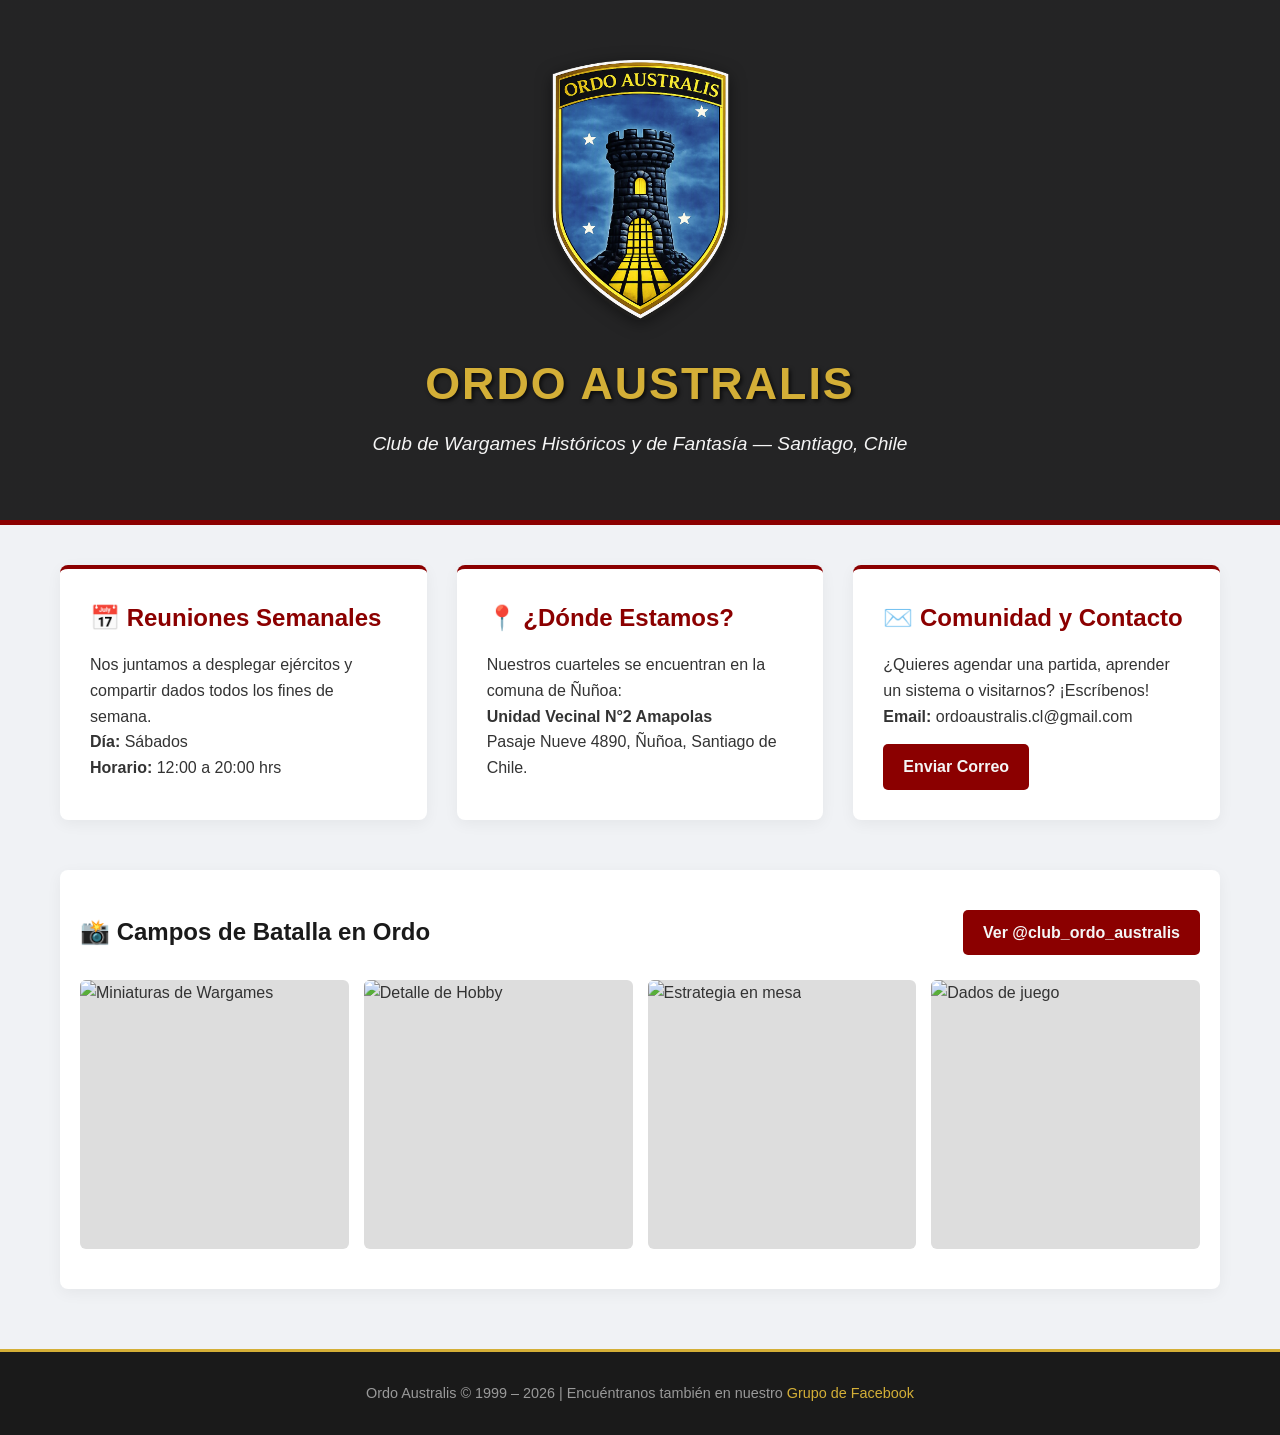
==== index.html @ d116a514 "Update index.html" ====
<!DOCTYPE html>
<html lang="es">
<head>
    <meta charset="UTF-8">
    <meta name="viewport" content="width=device-width, initial-scale=1.0">
    <title>Ordo Australis | Club de Wargames Santiago</title>
    <style>
        :root {
            --primary: #1a1a1a;
            --secondary: #8b0000;
            --accent: #d4af37;
            --text-light: #f5f5f5;
            --text-dark: #333333;
            --bg-card: #ffffff;
        }

        * {
            box-sizing: border-box;
            margin: 0;
            padding: 0;
            font-family: 'Segoe UI', Tahoma, Geneva, Verdana, sans-serif;
        }

        body {
            background-color: #f0f2f5;
            color: var(--text-dark);
            line-height: 1.6;
        }

        header {
            background: linear-gradient(rgba(0,0,0,0.85), rgba(0,0,0,0.85)), url('https://unsplash.com') no-repeat center center/cover;
            color: var(--text-light);
            text-align: center;
            padding: 60px 20px;
            border-bottom: 5px solid var(--secondary);
        }

        .logo-container {
            margin-bottom: 20px;
        }

        .logo-club {
            max-width: 180px;
            height: auto;
            filter: drop-shadow(0px 4px 8px rgba(0,0,0,0.5));
        }

        header h1 {
            font-size: 2.8rem;
            color: var(--accent);
            text-transform: uppercase;
            letter-spacing: 2px;
            margin-bottom: 10px;
            text-shadow: 2px 2px 4px rgba(0,0,0,0.7);
        }

        header p {
            font-size: 1.2rem;
            font-style: italic;
            max-width: 600px;
            margin: 0 auto;
        }

        .container {
            max-width: 1200px;
            margin: 40px auto;
            padding: 0 20px;
        }

        .grid-info {
            display: grid;
            grid-template-columns: repeat(auto-fit, minmax(300px, 1fr));
            gap: 30px;
            margin-bottom: 50px;
        }

        .card {
            background: var(--bg-card);
            border-radius: 8px;
            padding: 30px;
            box-shadow: 0 4px 15px rgba(0,0,0,0.05);
            border-top: 4px solid var(--secondary);
            transition: transform 0.3s ease;
        }

        .card:hover {
            transform: translateY(-5px);
        }

        .card h2 {
            color: var(--secondary);
            margin-bottom: 15px;
            font-size: 1.5rem;
            display: flex;
            align-items: center;
            gap: 10px;
        }

        .btn {
            display: inline-block;
            background-color: var(--secondary);
            color: var(--text-light);
            padding: 10px 20px;
            text-decoration: none;
            border-radius: 5px;
            margin-top: 15px;
            font-weight: bold;
            transition: background 0.3s;
        }

        .btn:hover {
            background-color: #b30000;
            color: var(--accent);
        }

        /* Sección de Galería Estilo Instagram */
        .instagram-section {
            background: var(--bg-card);
            padding: 40px 20px;
            border-radius: 8px;
            box-shadow: 0 4px 15px rgba(0,0,0,0.05);
            margin-bottom: 50px;
        }

        .instagram-header {
            display: flex;
            justify-content: space-between;
            align-items: center;
            margin-bottom: 25px;
            flex-wrap: wrap;
            gap: 15px;
        }

        .instagram-header h2 {
            color: var(--primary);
        }

        .instagram-grid {
            display: grid;
            grid-template-columns: repeat(auto-fit, minmax(250px, 1fr));
            gap: 15px;
        }

        .insta-item {
            position: relative;
            overflow: hidden;
            border-radius: 6px;
            aspect-ratio: 1 / 1;
            background-color: #ddd;
        }

        .insta-item img {
            width: 100%;
            height: 100%;
            object-fit: cover;
            transition: transform 0.4s ease;
        }

        .insta-overlay {
            position: absolute;
            top: 0;
            left: 0;
            width: 100%;
            height: 100%;
            background: rgba(0, 0, 0, 0.75);
            color: white;
            display: flex;
            justify-content: center;
            align-items: center;
            opacity: 0;
            transition: opacity 0.3s ease;
            font-weight: bold;
            text-align: center;
            padding: 15px;
            font-size: 0.95rem;
        }

        .insta-item:hover img {
            transform: scale(1.08);
        }

        .insta-item:hover .insta-overlay {
            opacity: 1;
        }

        footer {
            background-color: var(--primary);
            color: #999;
            text-align: center;
            padding: 30px 20px;
            margin-top: 60px;
            font-size: 0.9rem;
            border-top: 3px solid var(--accent);
        }

        footer a {
            color: var(--accent);
            text-decoration: none;
        }

        @media (max-width: 768px) {
            header h1 { font-size: 2rem; }
            .logo-club { max-width: 140px; }
            .container { margin: 20px auto; }
        }
    </style>
</head>
<body>

    <header>
        <!-- Contenedor del nuevo logo -->
        <div class="logo-container">
            <img src="logo_ordo_nuevo.png" alt="Logo Ordo Australis" class="logo-club">
        </div>
        <h1>Ordo Australis</h1>
        <p>Club de Wargames Históricos y de Fantasía — Santiago, Chile</p>
    </header>

    <div class="container">
        
        <!-- Bloques de Información Principal -->
        <div class="grid-info">
            <div class="card">
                <h2>📅 Reuniones Semanales</h2>
                <p>Nos juntamos a desplegar ejércitos y compartir dados todos los fines de semana.</p>
                <p><strong>Día:</strong> Sábados</p>
                <p><strong>Horario:</strong> 12:00 a 20:00 hrs</p>
            </div>

            <div class="card">
                <h2>📍 ¿Dónde Estamos?</h2>
                <p>Nuestros cuarteles se encuentran en la comuna de Ñuñoa:</p>
                <p><strong>Unidad Vecinal N°2 Amapolas</strong></p>
                <p>Pasaje Nueve 4890, Ñuñoa, Santiago de Chile.</p>
            </div>

            <div class="card">
                <h2>✉️ Comunidad y Contacto</h2>
                <p>¿Quieres agendar una partida, aprender un sistema o visitarnos? ¡Escríbenos!</p>
                <p><strong>Email:</strong> ordoaustralis.cl@gmail.com</p>
                <a href="mailto:ordoaustralis.cl@gmail.com" class="btn">Enviar Correo</a>
            </div>
        </div>

        <!-- Vitrina Visual: Instagram Highlights -->
        <div class="instagram-section">
            <div class="instagram-header">
                <h2>📸 Campos de Batalla en Ordo</h2>
                <a href="https://instagram.com" target="_blank" class="btn" style="margin-top:0;">Ver @club_ordo_australis</a>
            </div>
            
            <div class="instagram-grid">
                <div class="insta-item">
                    <img src="https://unsplash.com" alt="Miniaturas de Wargames">
                    <div class="insta-overlay">Choque de Facciones: Necrones contra Imperio Tau</div>
                </div>
                <div class="insta-item">
                    <img src="https://unsplash.com" alt="Detalle de Hobby">
                    <div class="insta-overlay">Talleres de Modelismo y Pintura de Miniaturas</div>
                </div>
                <div class="insta-item">
                    <img src="https://unsplash.com" alt="Estrategia en mesa">
                    <div class="insta-overlay">Simulaciones de Estrategia Histórica y Tableros en Detalle</div>
                </div>
                <div class="insta-item">
                    <img src="https://unsplash.com" alt="Dados de juego">
                    <div class="insta-overlay">Wargames de Fantasía: Campañas Activas</div>
                </div>
            </div>
        </div>

    </div>

    <footer>
        <p>Ordo Australis © 1999 – 2026 | Encuéntranos también en nuestro <a href="https://facebook.com" target="_blank">Grupo de Facebook</a></p>
    </footer>

</body>
</html>
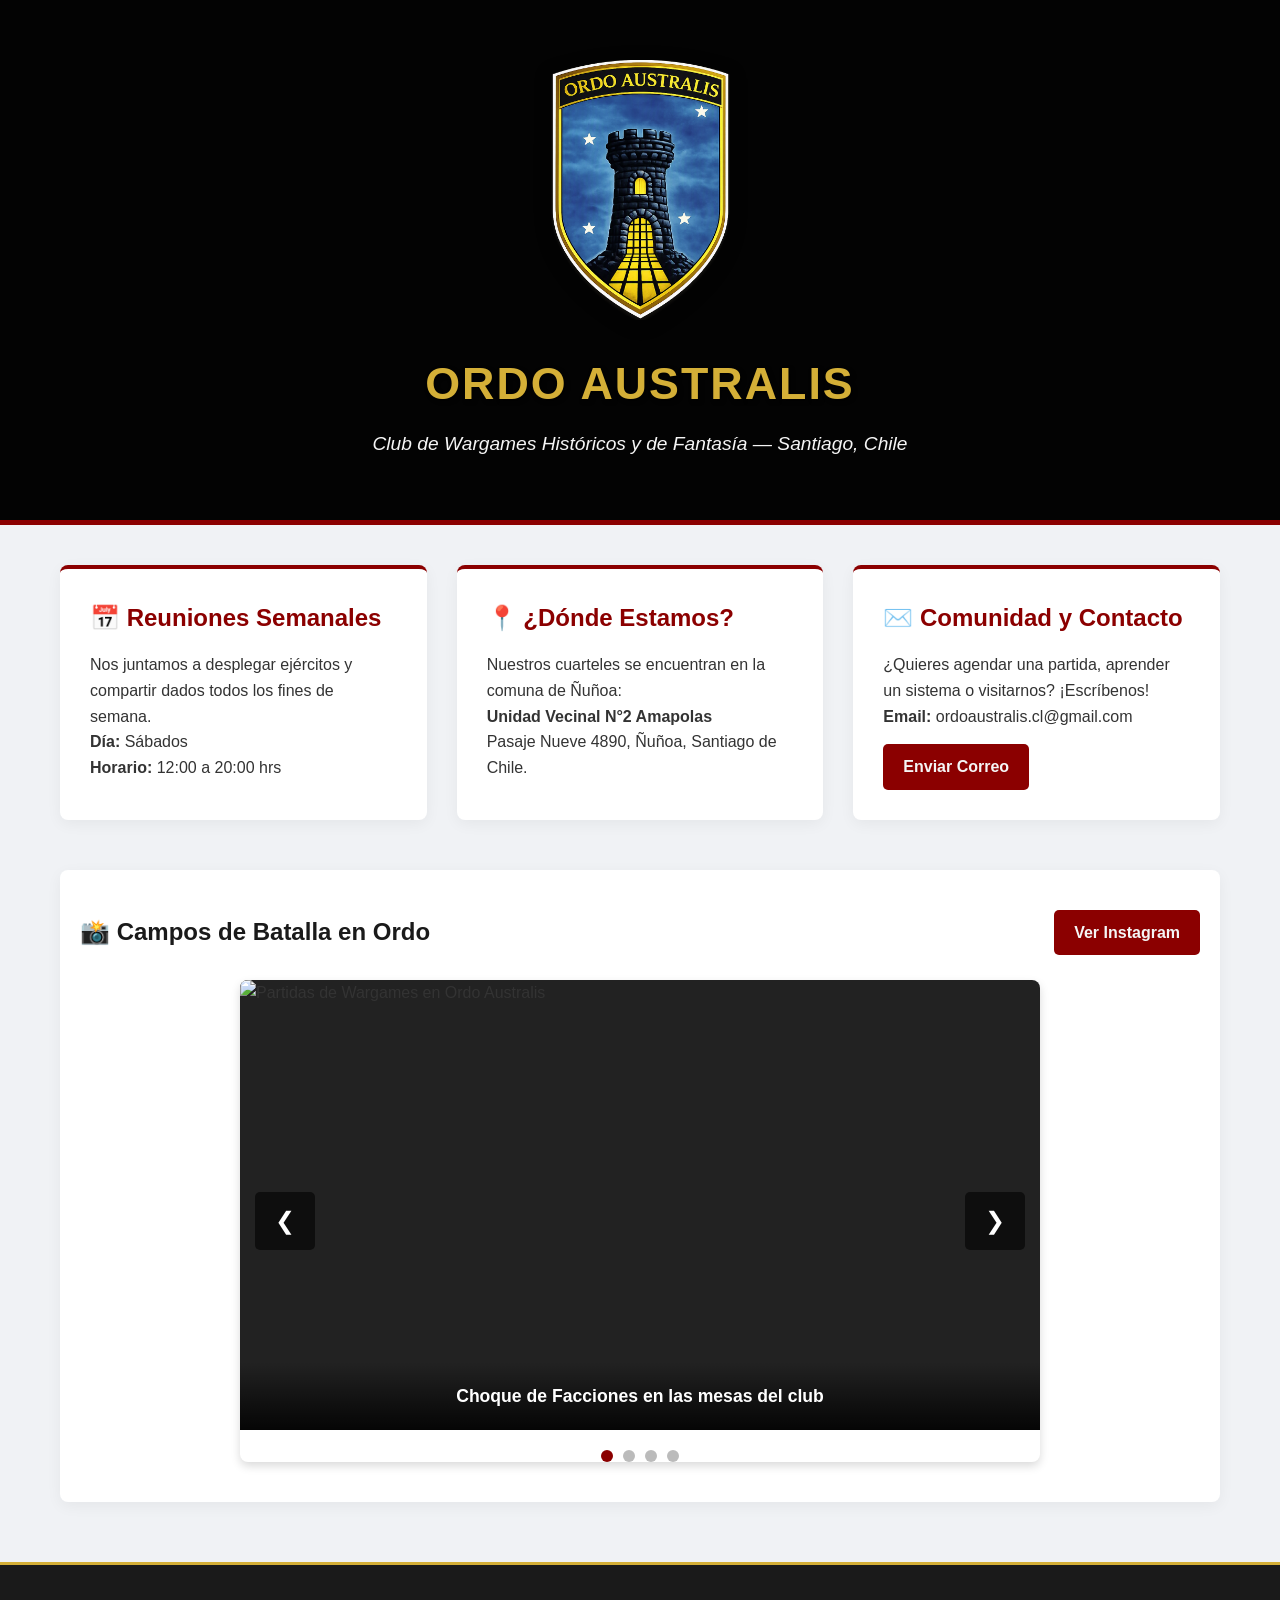
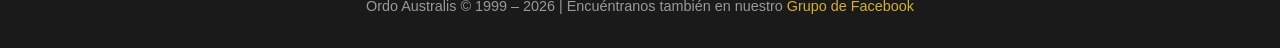
==== commit 9549f594: "Update index.html" ====
--- a/index.html
+++ b/index.html
@@ -28,7 +28,8 @@
         }
 
         header {
-            background: linear-gradient(rgba(0,0,0,0.85), rgba(0,0,0,0.85)), url('https://unsplash.com') no-repeat center center/cover;
+            background: linear-gradient(rgba(0,0,0,0.85), rgba(0,0,0,0.85)), url('foto_fondo.jpg') no-repeat center center/cover;
+            background-color: #111;
             color: var(--text-light);
             text-align: center;
             padding: 60px 20px;
@@ -113,8 +114,8 @@
             color: var(--accent);
         }
 
-        /* Sección de Galería Estilo Instagram */
-        .instagram-section {
+        /* --- ESTILOS DEL CARRUSEL --- */
+        .carousel-section {
             background: var(--bg-card);
             padding: 40px 20px;
             border-radius: 8px;
@@ -122,7 +123,7 @@
             margin-bottom: 50px;
         }
 
-        .instagram-header {
+        .carousel-header {
             display: flex;
             justify-content: space-between;
             align-items: center;
@@ -131,56 +132,92 @@
             gap: 15px;
         }
 
-        .instagram-header h2 {
+        .carousel-header h2 {
             color: var(--primary);
         }
 
-        .instagram-grid {
-            display: grid;
-            grid-template-columns: repeat(auto-fit, minmax(250px, 1fr));
-            gap: 15px;
-        }
-
-        .insta-item {
+        .carousel-wrapper {
             position: relative;
+            max-width: 800px;
+            margin: 0 auto;
             overflow: hidden;
-            border-radius: 6px;
-            aspect-ratio: 1 / 1;
-            background-color: #ddd;
-        }
-
-        .insta-item img {
+            border-radius: 8px;
+            box-shadow: 0 4px 10px rgba(0,0,0,0.15);
+        }
+
+        .carousel-container {
+            display: flex;
+            transition: transform 0.5s ease-in-out;
+            width: 100%;
+        }
+
+        .carousel-slide {
+            min-width: 100%;
+            position: relative;
+            aspect-ratio: 16 / 9;
+            background-color: #222;
+        }
+
+        .carousel-slide img {
             width: 100%;
             height: 100%;
             object-fit: cover;
-            transition: transform 0.4s ease;
-        }
-
-        .insta-overlay {
+        }
+
+        .carousel-caption {
             position: absolute;
-            top: 0;
+            bottom: 0;
             left: 0;
-            width: 100%;
-            height: 100%;
-            background: rgba(0, 0, 0, 0.75);
+            right: 0;
+            background: linear-gradient(transparent, rgba(0, 0, 0, 0.85));
             color: white;
+            padding: 20px;
+            text-align: center;
+            font-weight: bold;
+            font-size: 1.1rem;
+        }
+
+        .carousel-btn {
+            position: absolute;
+            top: 50%;
+            transform: translateY(-50%);
+            background-color: rgba(0, 0, 0, 0.6);
+            color: white;
+            border: none;
+            padding: 15px 20px;
+            font-size: 1.5rem;
+            cursor: pointer;
+            border-radius: 5px;
+            transition: background 0.3s, color 0.3s;
+            z-index: 10;
+        }
+
+        .carousel-btn:hover {
+            background-color: var(--accent);
+            color: var(--primary);
+        }
+
+        .prev-btn { left: 15px; }
+        .next-btn { right: 15px; }
+
+        .carousel-dots {
             display: flex;
             justify-content: center;
-            align-items: center;
-            opacity: 0;
-            transition: opacity 0.3s ease;
-            font-weight: bold;
-            text-align: center;
-            padding: 15px;
-            font-size: 0.95rem;
-        }
-
-        .insta-item:hover img {
-            transform: scale(1.08);
-        }
-
-        .insta-item:hover .insta-overlay {
-            opacity: 1;
+            gap: 10px;
+            margin-top: 20px;
+        }
+
+        .dot {
+            width: 12px;
+            height: 12px;
+            background-color: #bbb;
+            border-radius: 50%;
+            cursor: pointer;
+            transition: background-color 0.3s;
+        }
+
+        .dot.active {
+            background-color: var(--secondary);
         }
 
         footer {
@@ -202,13 +239,14 @@
             header h1 { font-size: 2rem; }
             .logo-club { max-width: 140px; }
             .container { margin: 20px auto; }
+            .carousel-caption { font-size: 0.95rem; padding: 10px; }
+            .carousel-btn { padding: 10px 15px; font-size: 1.2rem; }
         }
     </style>
 </head>
 <body>
 
     <header>
-        <!-- Contenedor del nuevo logo -->
         <div class="logo-container">
             <img src="logo_ordo_nuevo.png" alt="Logo Ordo Australis" class="logo-club">
         </div>
@@ -242,38 +280,105 @@
             </div>
         </div>
 
-        <!-- Vitrina Visual: Instagram Highlights -->
-        <div class="instagram-section">
-            <div class="instagram-header">
+        <!-- Sección del Carrusel Dinámico -->
+        <div class="carousel-section">
+            <div class="carousel-header">
                 <h2>📸 Campos de Batalla en Ordo</h2>
-                <a href="https://instagram.com" target="_blank" class="btn" style="margin-top:0;">Ver @club_ordo_australis</a>
+                <a href="https://www.instagram.com/club_ordo_australis/" target="_blank" class="btn" style="margin-top:0;">Ver Instagram</a>
             </div>
             
-            <div class="instagram-grid">
-                <div class="insta-item">
-                    <img src="https://unsplash.com" alt="Miniaturas de Wargames">
-                    <div class="insta-overlay">Choque de Facciones: Necrones contra Imperio Tau</div>
+            <div class="carousel-wrapper">
+                <button class="carousel-btn prev-btn" aria-label="Anterior">&#10094;</button>
+                <button class="carousel-btn next-btn" aria-label="Siguiente">&#10095;</button>
+                
+                <div class="carousel-container">
+                    <!-- Slide 1 -->
+                    <div class="carousel-slide">
+                        <img src="foto1.jpg" alt="Partidas de Wargames en Ordo Australis">
+                        <div class="carousel-caption">Choque de Facciones en las mesas del club</div>
+                    </div>
+                    <!-- Slide 2 -->
+                    <div class="carousel-slide">
+                        <img src="foto2.jpg" alt="Hobby de Pintura de Miniaturas">
+                        <div class="carousel-caption">Talleres de Modelismo y Pintura de Miniaturas</div>
+                    </div>
+                    <!-- Slide 3 -->
+                    <div class="carousel-slide">
+                        <img src="foto3.jpg" alt="Estrategia e infantería histórica">
+                        <div class="carousel-caption">Simulaciones de Estrategia Histórica y Tableros en Detalle</div>
+                    </div>
+                    <!-- Slide 4 -->
+                    <div class="carousel-slide">
+                        <img src="foto4.jpg" alt="Campañas de fantasía y dados">
+                        <div class="carousel-caption">Wargames de Fantasía y Ciencia Ficción: Campañas Activas</div>
+                    </div>
                 </div>
-                <div class="insta-item">
-                    <img src="https://unsplash.com" alt="Detalle de Hobby">
-                    <div class="insta-overlay">Talleres de Modelismo y Pintura de Miniaturas</div>
+
+                <!-- Puntos Indicadores -->
+                <div class="carousel-dots">
+                    <div class="dot active" onclick="goToSlide(0)"></div>
+                    <div class="dot" onclick="goToSlide(1)"></div>
+                    <div class="dot" onclick="goToSlide(2)"></div>
+                    <div class="dot" onclick="goToSlide(3)"></div>
                 </div>
-                <div class="insta-item">
-                    <img src="https://unsplash.com" alt="Estrategia en mesa">
-                    <div class="insta-overlay">Simulaciones de Estrategia Histórica y Tableros en Detalle</div>
-                </div>
-                <div class="insta-item">
-                    <img src="https://unsplash.com" alt="Dados de juego">
-                    <div class="insta-overlay">Wargames de Fantasía: Campañas Activas</div>
-                </div>
             </div>
         </div>
 
     </div>
 
     <footer>
-        <p>Ordo Australis © 1999 – 2026 | Encuéntranos también en nuestro <a href="https://facebook.com" target="_blank">Grupo de Facebook</a></p>
+        <p>Ordo Australis © 1999 – 2026 | Encuéntranos también en nuestro <a href="https://www.facebook.com/groups/ordoaustralis" target="_blank">Grupo de Facebook</a></p>
     </footer>
 
+    <script>
+        const container = document.querySelector('.carousel-container');
+        const slides = document.querySelectorAll('.carousel-slide');
+        const dots = document.querySelectorAll('.dot');
+        const prevBtn = document.querySelector('.prev-btn');
+        const nextBtn = document.querySelector('.next-btn');
+
+        let currentIndex = 0;
+        const totalSlides = slides.length;
+
+        function updateCarousel() {
+            container.style.transform = `translateX(-${currentIndex * 100}%)`;
+            dots.forEach((dot, index) => {
+                if (index === currentIndex) {
+                    dot.classList.add('active');
+                } else {
+                    dot.classList.remove('active');
+                }
+            });
+        }
+
+        function nextSlide() {
+            currentIndex = (currentIndex + 1) % totalSlides;
+            updateCarousel();
+        }
+
+        function prevSlide() {
+            currentIndex = (currentIndex - 1 + totalSlides) % totalSlides;
+            updateCarousel();
+        }
+
+        function goToSlide(index) {
+            currentIndex = index;
+            updateCarousel();
+        }
+
+        nextBtn.addEventListener('click', nextSlide);
+        prevBtn.addEventListener('click', prevSlide);
+
+        // Movimiento automático cada 5 segundos
+        let autoPlay = setInterval(nextSlide, 5000);
+
+        // Detener e iniciar temporizador si el usuario interactúa manualmente
+        [prevBtn, nextBtn].forEach(btn => {
+            btn.addEventListener('click', () => {
+                clearInterval(autoPlay);
+                autoPlay = setInterval(nextSlide, 7000);
+            });
+        });
+    </script>
 </body>
 </html>
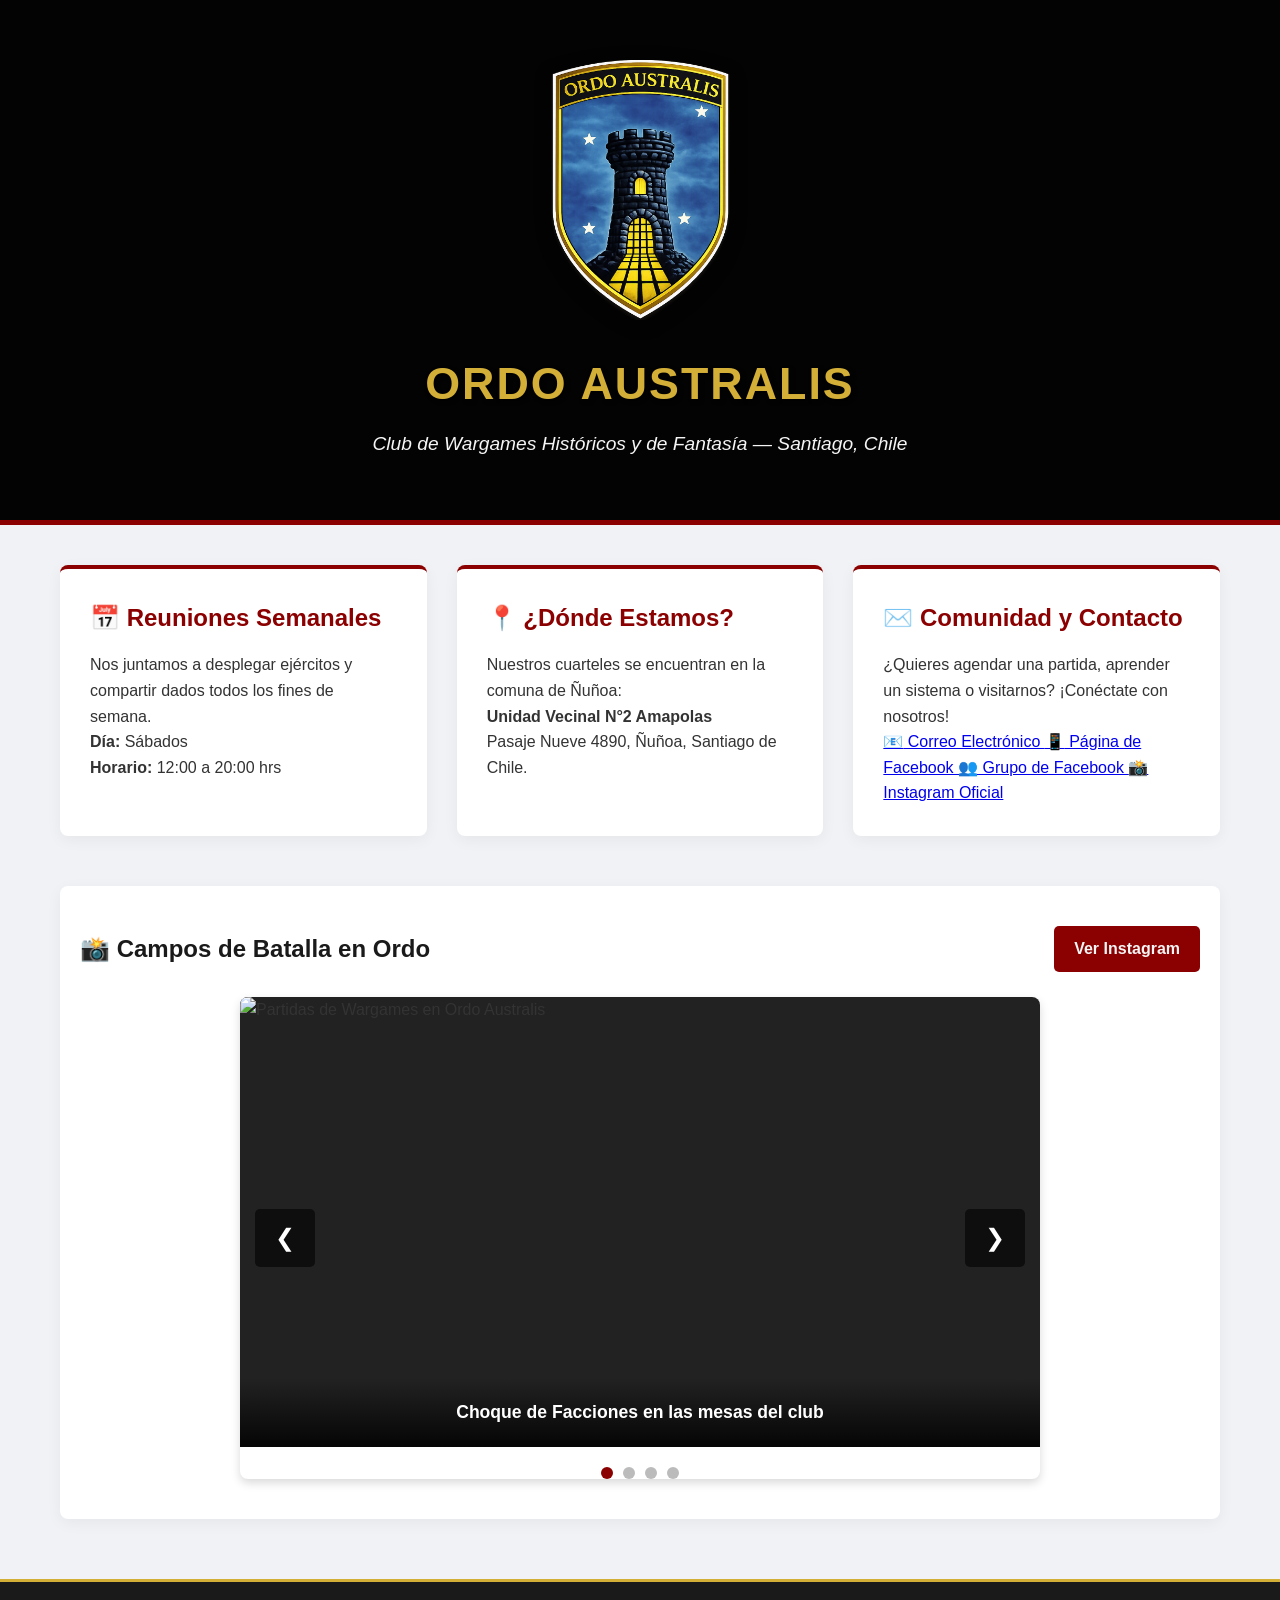
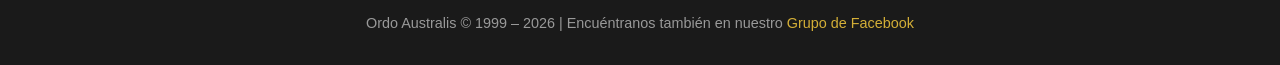
==== commit ef69cafd: "Update index.html" ====
--- a/index.html
+++ b/index.html
@@ -271,13 +271,25 @@
                 <p><strong>Unidad Vecinal N°2 Amapolas</strong></p>
                 <p>Pasaje Nueve 4890, Ñuñoa, Santiago de Chile.</p>
             </div>
-
-            <div class="card">
-                <h2>✉️ Comunidad y Contacto</h2>
-                <p>¿Quieres agendar una partida, aprender un sistema o visitarnos? ¡Escríbenos!</p>
-                <p><strong>Email:</strong> ordoaustralis.cl@gmail.com</p>
-                <a href="mailto:ordoaustralis.cl@gmail.com" class="btn">Enviar Correo</a>
-            </div>
+			<div class="card">
+				<h2>✉️ Comunidad y Contacto</h2>
+				<p>¿Quieres agendar una partida, aprender un sistema o visitarnos? ¡Conéctate con nosotros!</p>
+				
+				<div class="social-box">
+					<a href="mailto:ordoaustralis.cl@gmail.com" class="social-btn email-btn">
+						<span>📧</span> Correo Electrónico
+					</a>
+					<a href="https://www.facebook.com/ordo.australis.cl" target="_blank" class="social-btn fb-btn">
+						<span>📱</span> Página de Facebook
+					</a>
+					<a href="https://www.facebook.com/groups/273264722766551" target="_blank" class="social-btn fb-group-btn">
+						<span>👥</span> Grupo de Facebook
+					</a>
+					<a href="https://www.instagram.com/club_ordo_australis/ target="_blank" class="social-btn insta-btn-box">
+						<span>📸</span> Instagram Oficial
+					</a>
+				</div>
+			</div>
         </div>
 
         <!-- Sección del Carrusel Dinámico -->
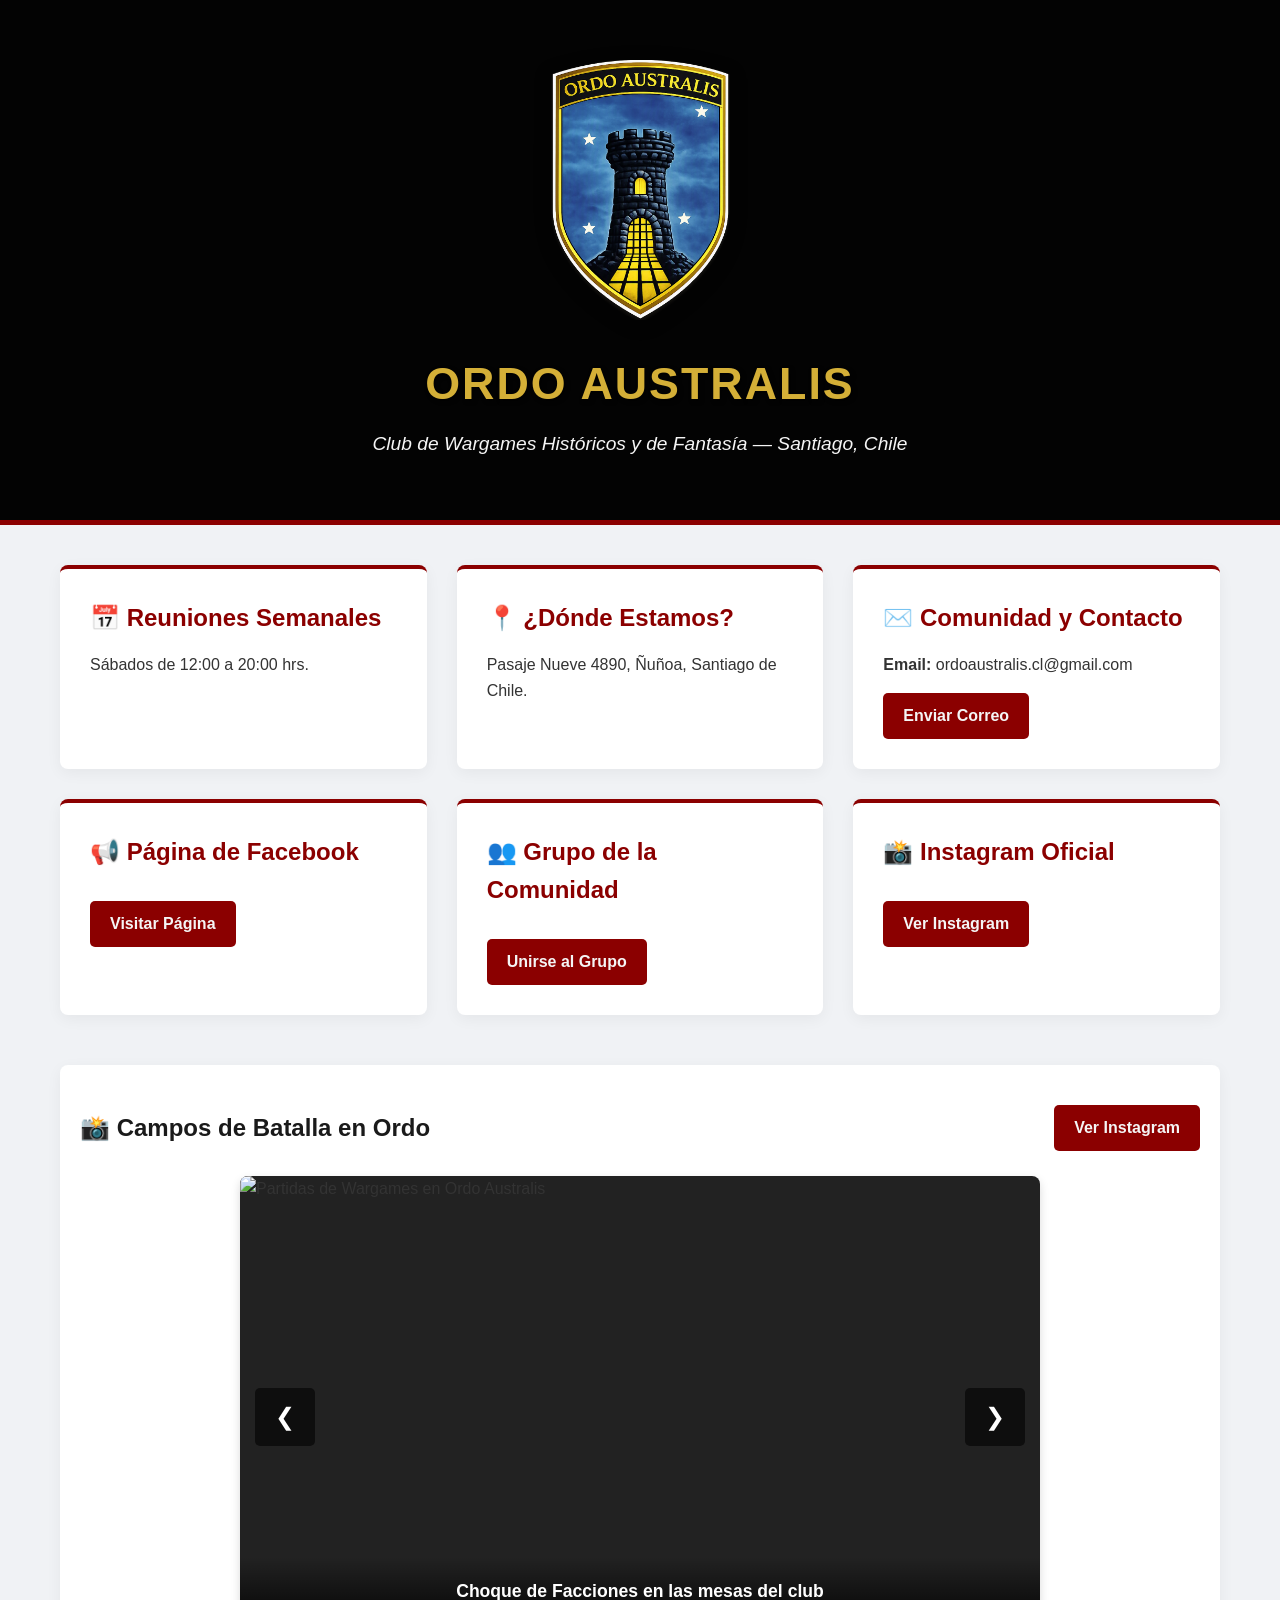
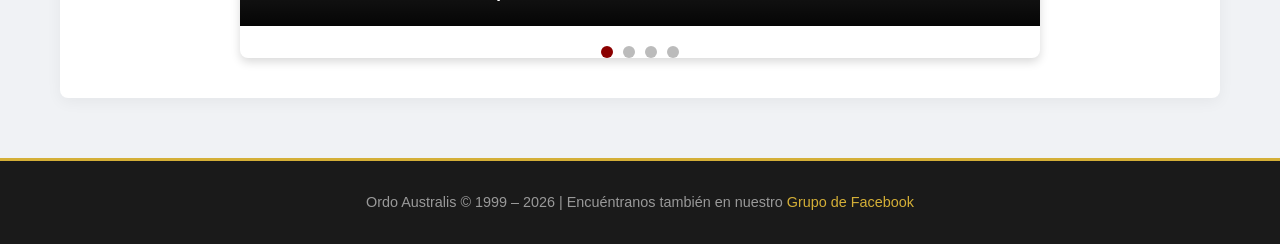
==== commit b92d2752: "Update index.html" ====
--- a/index.html
+++ b/index.html
@@ -258,39 +258,32 @@
         
         <!-- Bloques de Información Principal -->
         <div class="grid-info">
-            <div class="card">
-                <h2>📅 Reuniones Semanales</h2>
-                <p>Nos juntamos a desplegar ejércitos y compartir dados todos los fines de semana.</p>
-                <p><strong>Día:</strong> Sábados</p>
-                <p><strong>Horario:</strong> 12:00 a 20:00 hrs</p>
-            </div>
-
-            <div class="card">
-                <h2>📍 ¿Dónde Estamos?</h2>
-                <p>Nuestros cuarteles se encuentran en la comuna de Ñuñoa:</p>
-                <p><strong>Unidad Vecinal N°2 Amapolas</strong></p>
-                <p>Pasaje Nueve 4890, Ñuñoa, Santiago de Chile.</p>
-            </div>
-			<div class="card">
-				<h2>✉️ Comunidad y Contacto</h2>
-				<p>¿Quieres agendar una partida, aprender un sistema o visitarnos? ¡Conéctate con nosotros!</p>
-				
-				<div class="social-box">
-					<a href="mailto:ordoaustralis.cl@gmail.com" class="social-btn email-btn">
-						<span>📧</span> Correo Electrónico
-					</a>
-					<a href="https://www.facebook.com/ordo.australis.cl" target="_blank" class="social-btn fb-btn">
-						<span>📱</span> Página de Facebook
-					</a>
-					<a href="https://www.facebook.com/groups/273264722766551" target="_blank" class="social-btn fb-group-btn">
-						<span>👥</span> Grupo de Facebook
-					</a>
-					<a href="https://www.instagram.com/club_ordo_australis/ target="_blank" class="social-btn insta-btn-box">
-						<span>📸</span> Instagram Oficial
-					</a>
-				</div>
-			</div>
-        </div>
+		    <div class="card">
+		        <h2>📅 Reuniones Semanales</h2>
+		        <p>Sábados de 12:00 a 20:00 hrs.</p>
+		    </div>
+		    <div class="card">
+		        <h2>📍 ¿Dónde Estamos?</h2>
+		        <p>Pasaje Nueve 4890, Ñuñoa, Santiago de Chile.</p>
+		    </div>
+		    <div class="card card-contact">
+		        <h2>✉️ Comunidad y Contacto</h2>
+		        <p><strong>Email:</strong> ordoaustralis.cl@gmail.com</p>
+		        <a href="mailto:ordoaustralis.cl@gmail.com" class="btn">Enviar Correo</a>
+		    </div>
+		    <div class="card card-social fb-page">
+		        <h2>📢 Página de Facebook</h2>
+		        <a href="https://facebook.com" target="_blank" class="btn btn-social">Visitar Página</a>
+		    </div>
+		    <div class="card card-social fb-group">
+		        <h2>👥 Grupo de la Comunidad</h2>
+		        <a href="https://www.facebook.com/ordo.australis.cl" target="_blank" class="btn btn-social">Unirse al Grupo</a>
+		    </div>
+		    <div class="card card-social insta-profile">
+		        <h2>📸 Instagram Oficial</h2>
+		        <a href="https://www.instagram.com/club_ordo_australis/" target="_blank" class="btn btn-social">Ver Instagram</a>
+		    </div>
+		</div>
 
         <!-- Sección del Carrusel Dinámico -->
         <div class="carousel-section">
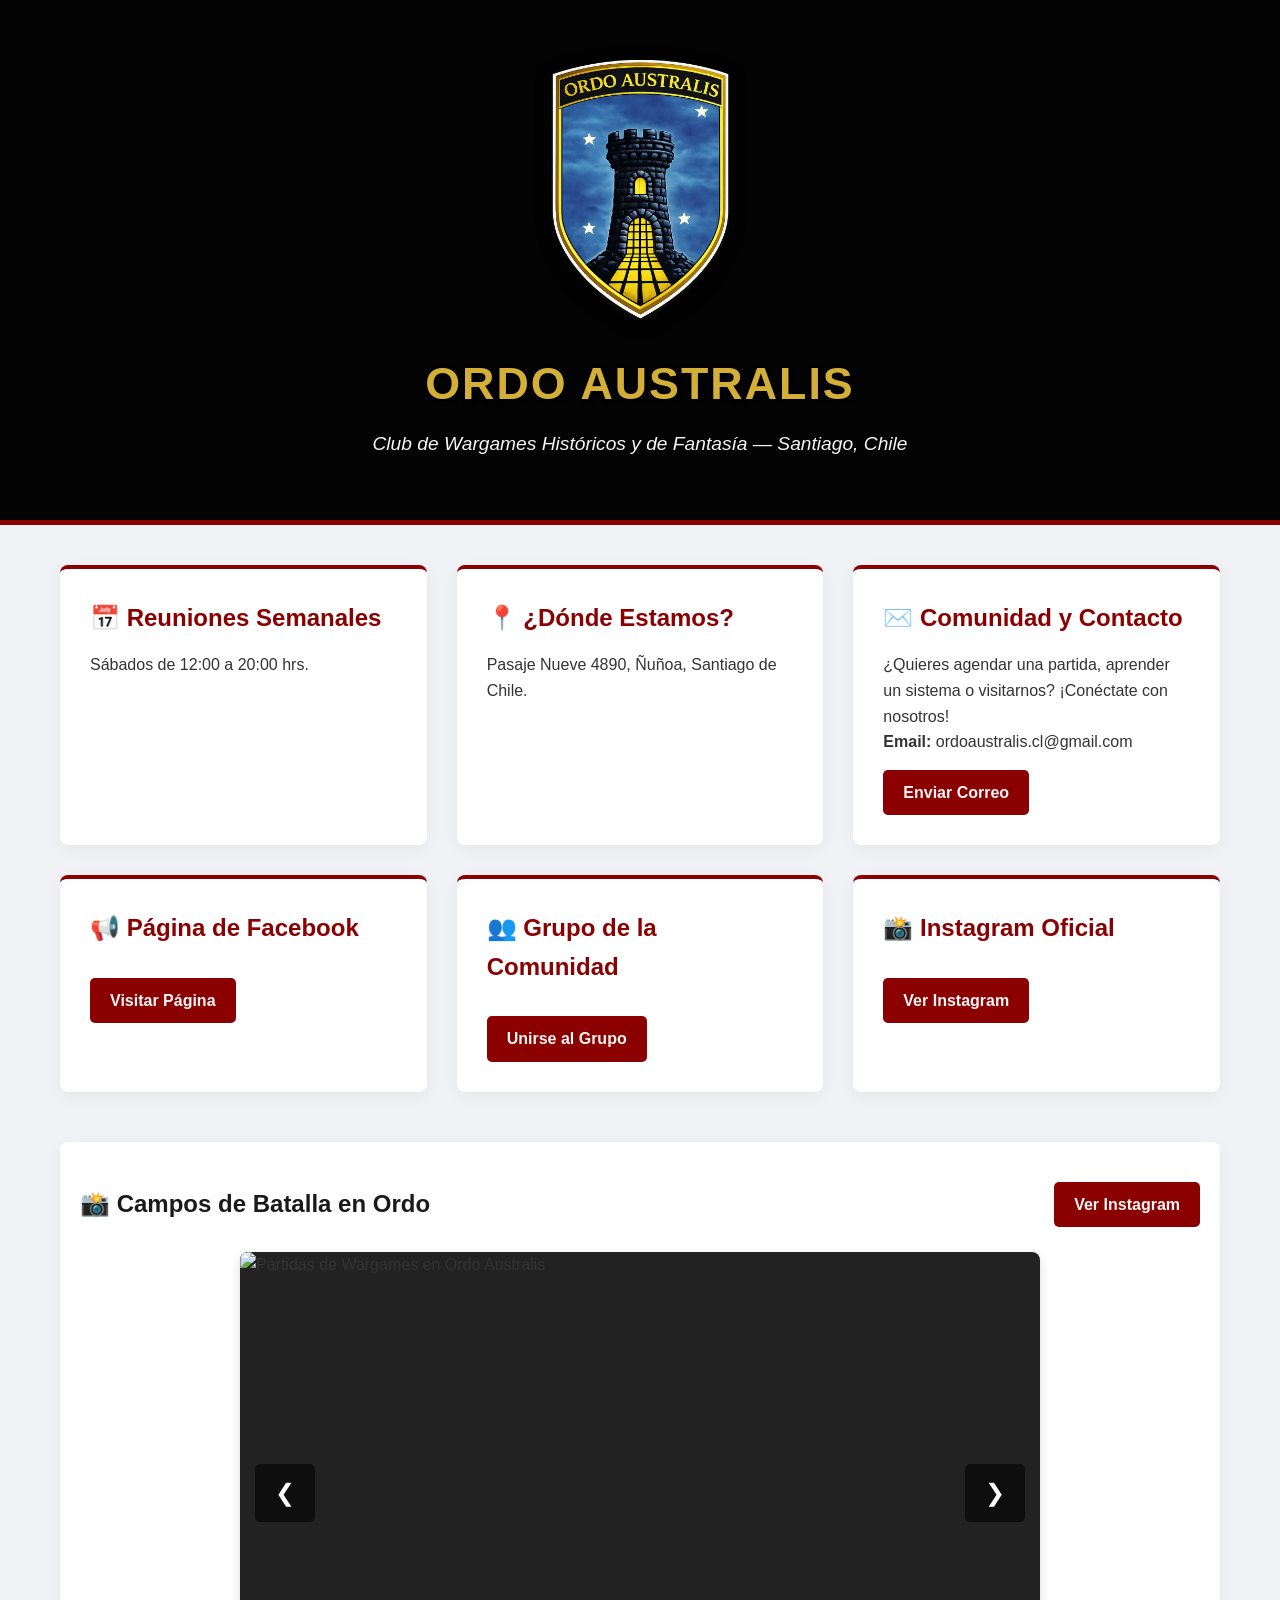
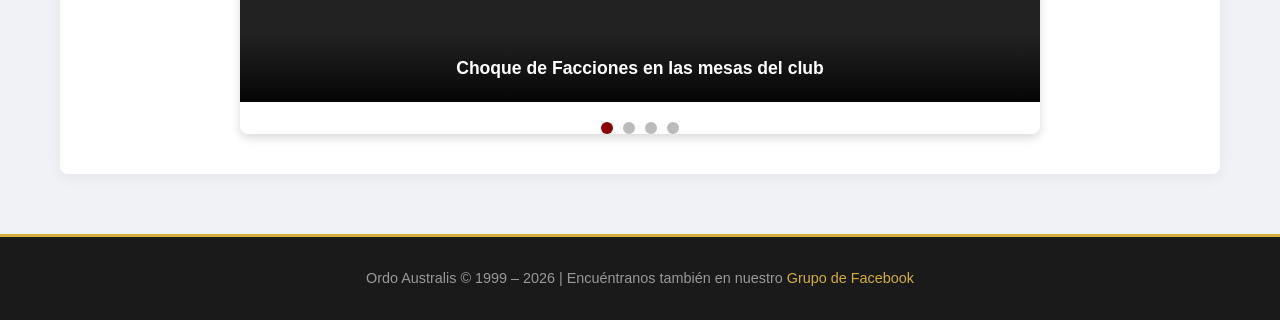
==== commit 070acf7d: "Update index.html" ====
--- a/index.html
+++ b/index.html
@@ -268,6 +268,7 @@
 		    </div>
 		    <div class="card card-contact">
 		        <h2>✉️ Comunidad y Contacto</h2>
+				<p>¿Quieres agendar una partida, aprender un sistema o visitarnos? ¡Conéctate con nosotros!</p>
 		        <p><strong>Email:</strong> ordoaustralis.cl@gmail.com</p>
 		        <a href="mailto:ordoaustralis.cl@gmail.com" class="btn">Enviar Correo</a>
 		    </div>
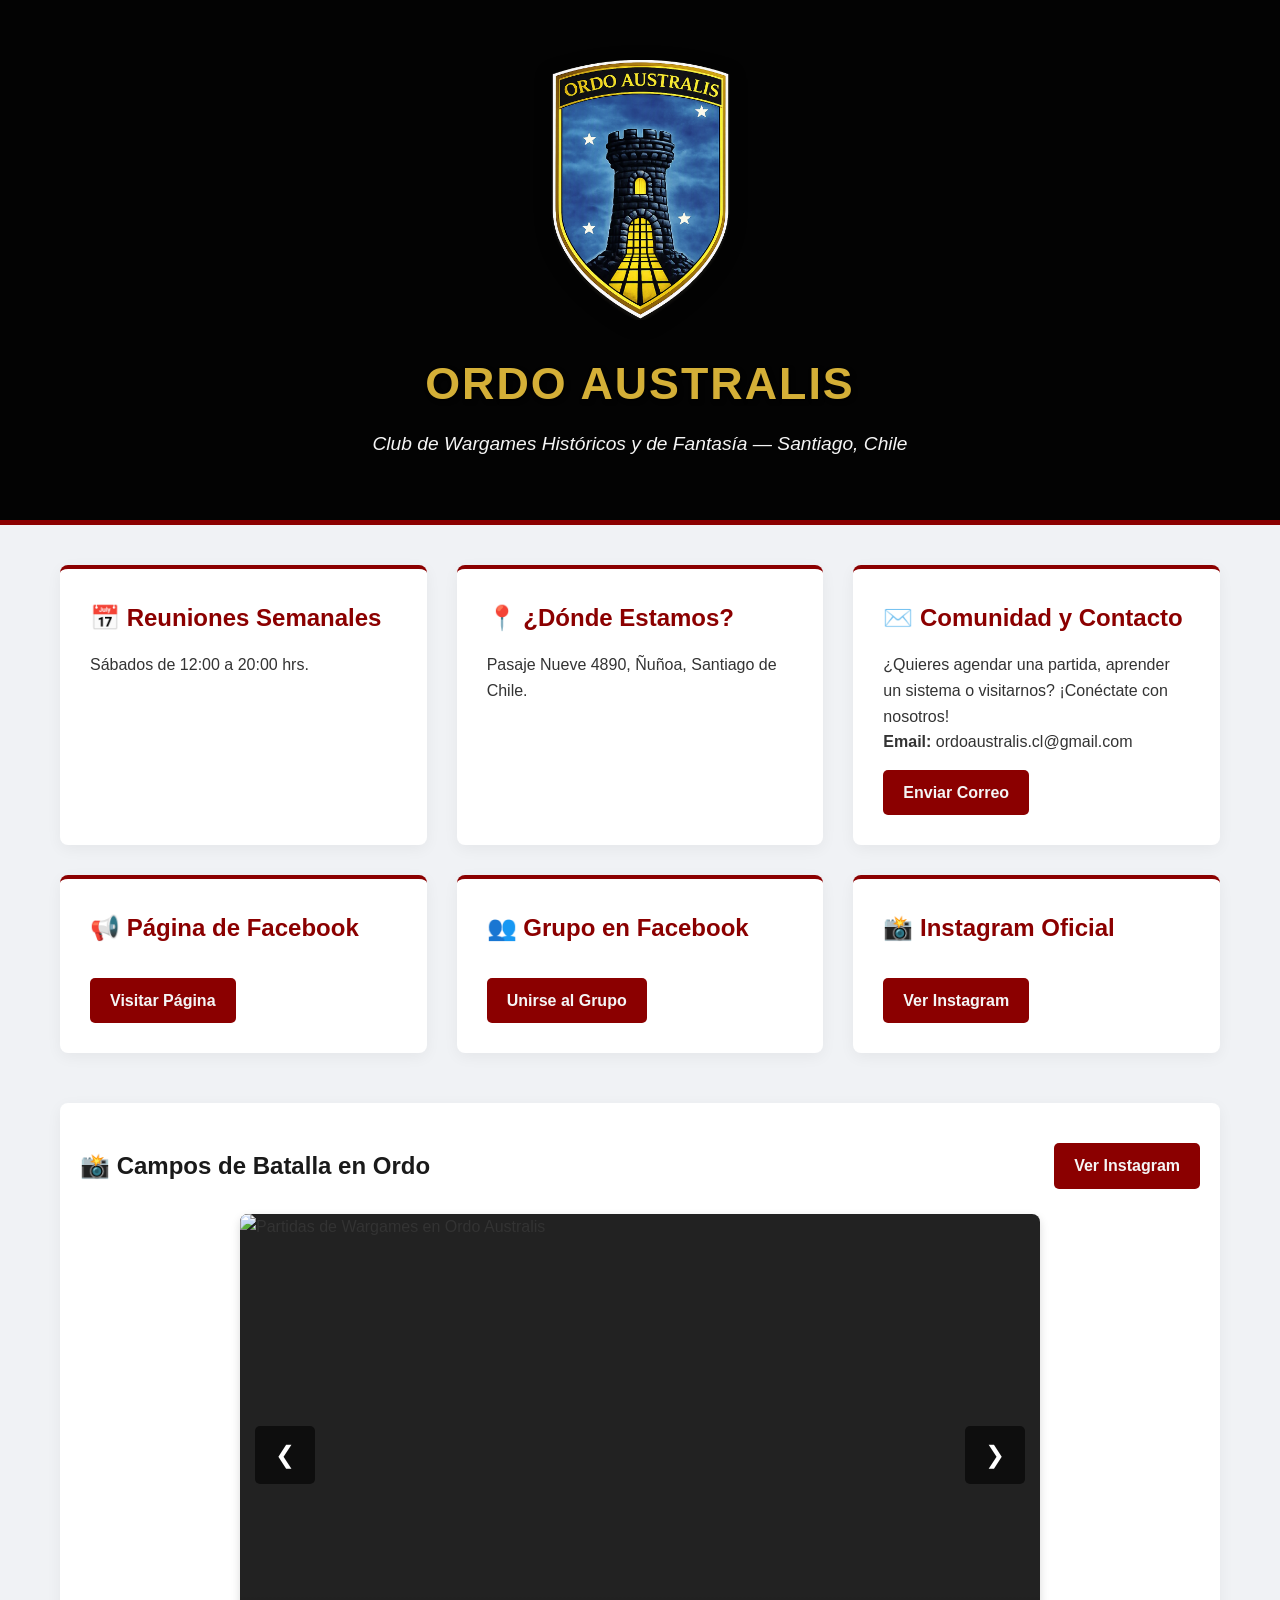
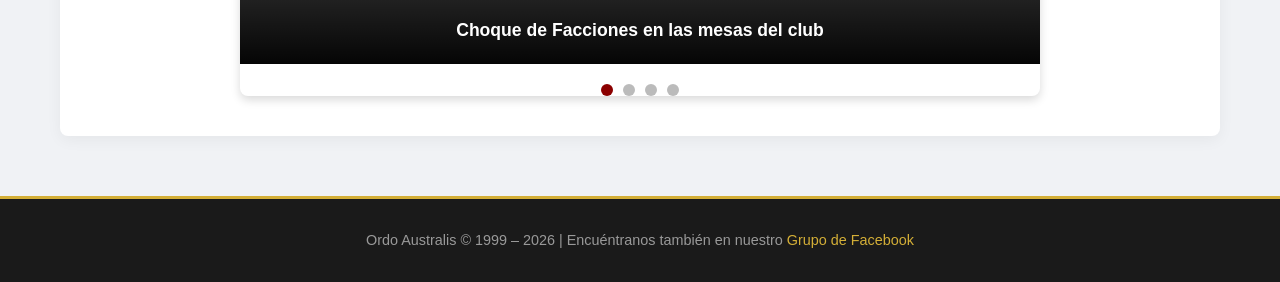
==== commit 8bfda58d: "Update index.html" ====
--- a/index.html
+++ b/index.html
@@ -274,11 +274,11 @@
 		    </div>
 		    <div class="card card-social fb-page">
 		        <h2>📢 Página de Facebook</h2>
-		        <a href="https://facebook.com" target="_blank" class="btn btn-social">Visitar Página</a>
+		        <a href="https://www.facebook.com/ordo.australis.cl" target="_blank" class="btn btn-social">Visitar Página</a>
 		    </div>
 		    <div class="card card-social fb-group">
-		        <h2>👥 Grupo de la Comunidad</h2>
-		        <a href="https://www.facebook.com/ordo.australis.cl" target="_blank" class="btn btn-social">Unirse al Grupo</a>
+		        <h2>👥 Grupo en Facebook</h2>
+		        <a href="https://www.facebook.com/groups/273264722766551" target="_blank" class="btn btn-social">Unirse al Grupo</a>
 		    </div>
 		    <div class="card card-social insta-profile">
 		        <h2>📸 Instagram Oficial</h2>
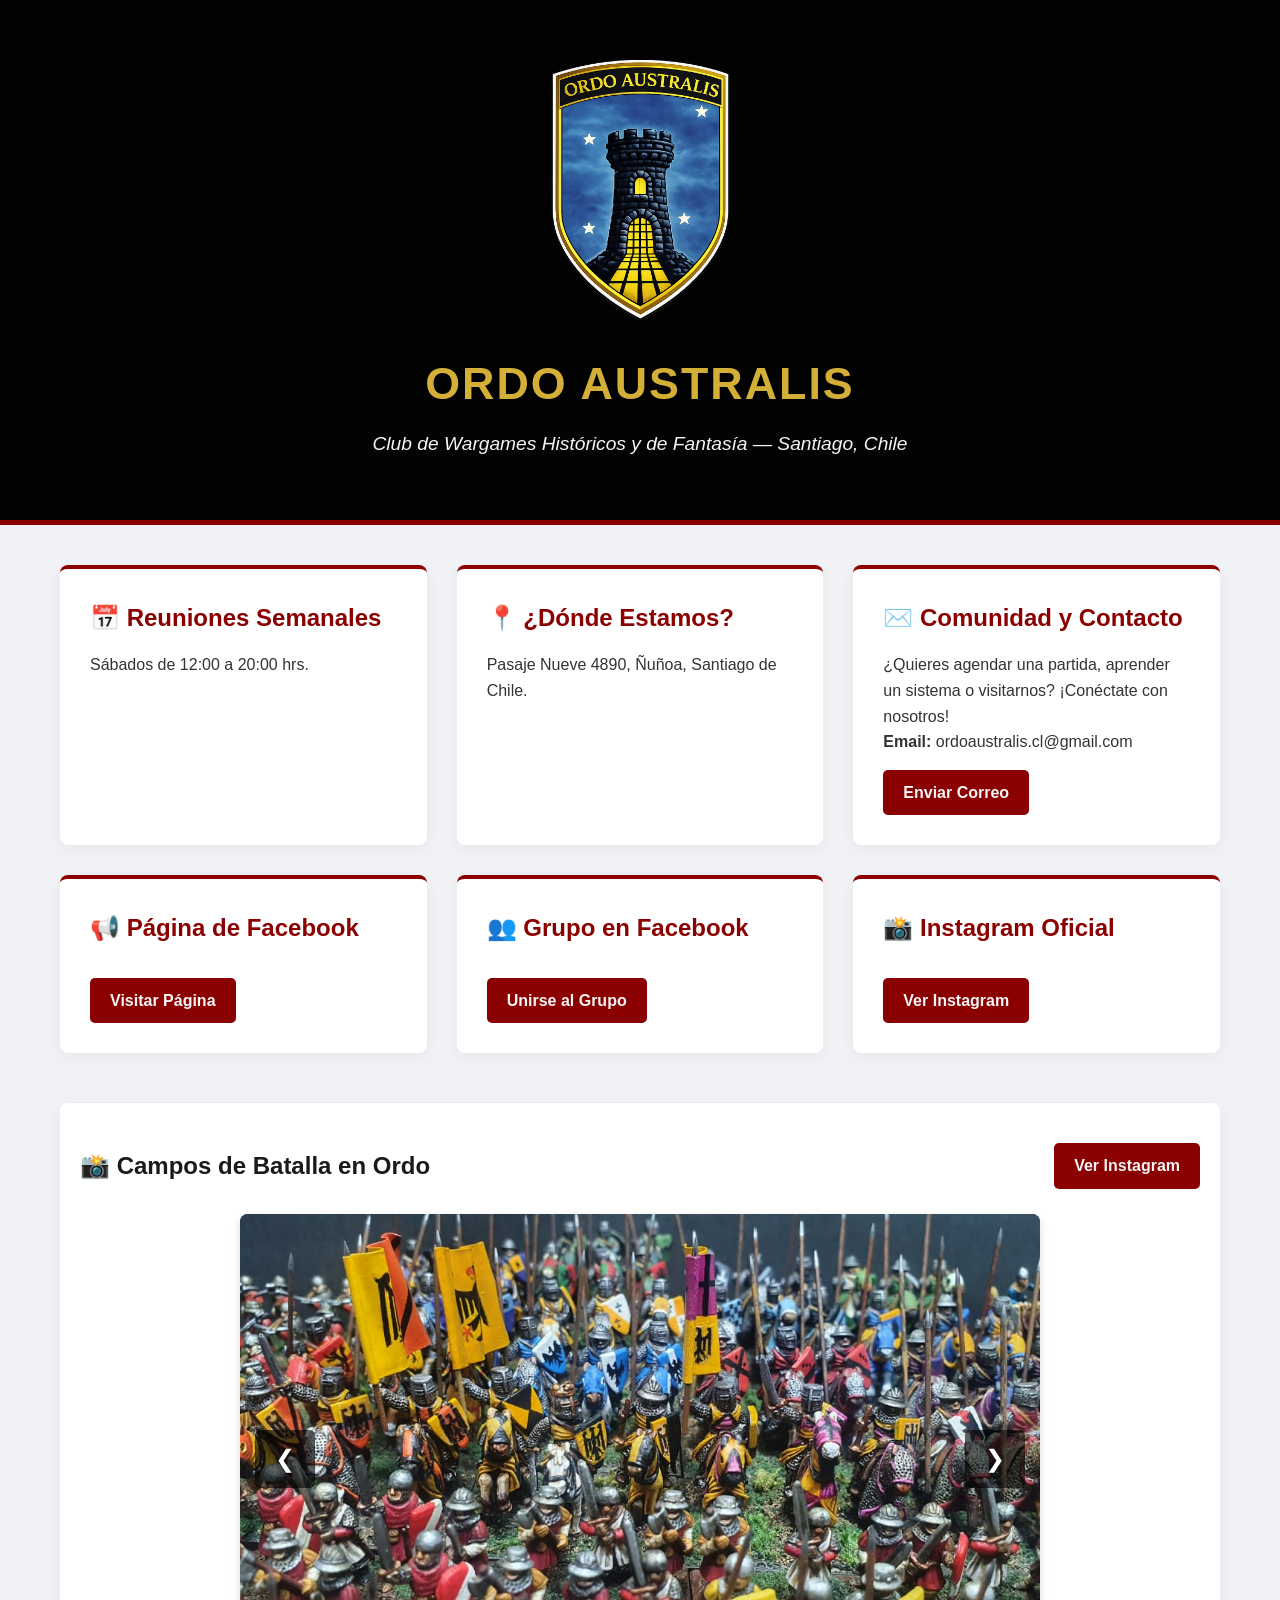
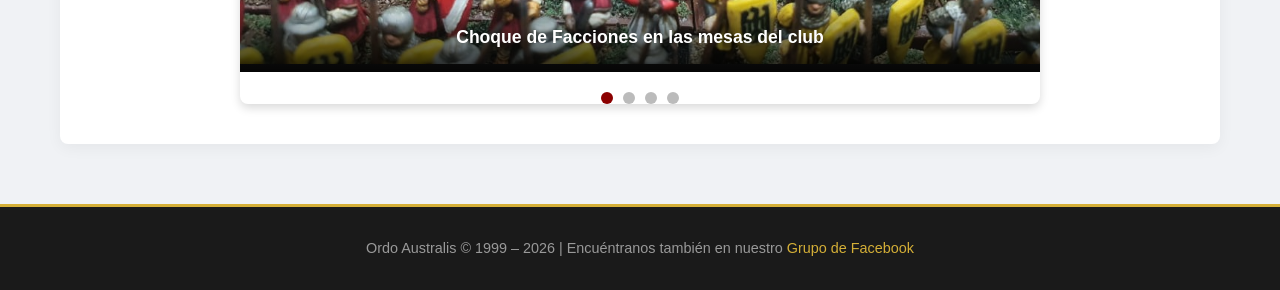
==== commit afa5e9a4: "Update index.html" ====
--- a/index.html
+++ b/index.html
@@ -300,22 +300,22 @@
                 <div class="carousel-container">
                     <!-- Slide 1 -->
                     <div class="carousel-slide">
-                        <img src="foto1.jpg" alt="Partidas de Wargames en Ordo Australis">
+                        <img src="dbmm.jpg" alt="Partidas de Wargames en Ordo Australis">
                         <div class="carousel-caption">Choque de Facciones en las mesas del club</div>
                     </div>
                     <!-- Slide 2 -->
                     <div class="carousel-slide">
-                        <img src="foto2.jpg" alt="Hobby de Pintura de Miniaturas">
+                        <img src="bloodbowl.jpg" alt="Hobby de Pintura de Miniaturas">
                         <div class="carousel-caption">Talleres de Modelismo y Pintura de Miniaturas</div>
                     </div>
                     <!-- Slide 3 -->
                     <div class="carousel-slide">
-                        <img src="foto3.jpg" alt="Estrategia e infantería histórica">
+                        <img src="Clash.jpg" alt="Estrategia e infantería histórica">
                         <div class="carousel-caption">Simulaciones de Estrategia Histórica y Tableros en Detalle</div>
                     </div>
                     <!-- Slide 4 -->
                     <div class="carousel-slide">
-                        <img src="foto4.jpg" alt="Campañas de fantasía y dados">
+                        <img src="infinity.png" alt="Campañas de fantasía y dados">
                         <div class="carousel-caption">Wargames de Fantasía y Ciencia Ficción: Campañas Activas</div>
                     </div>
                 </div>
